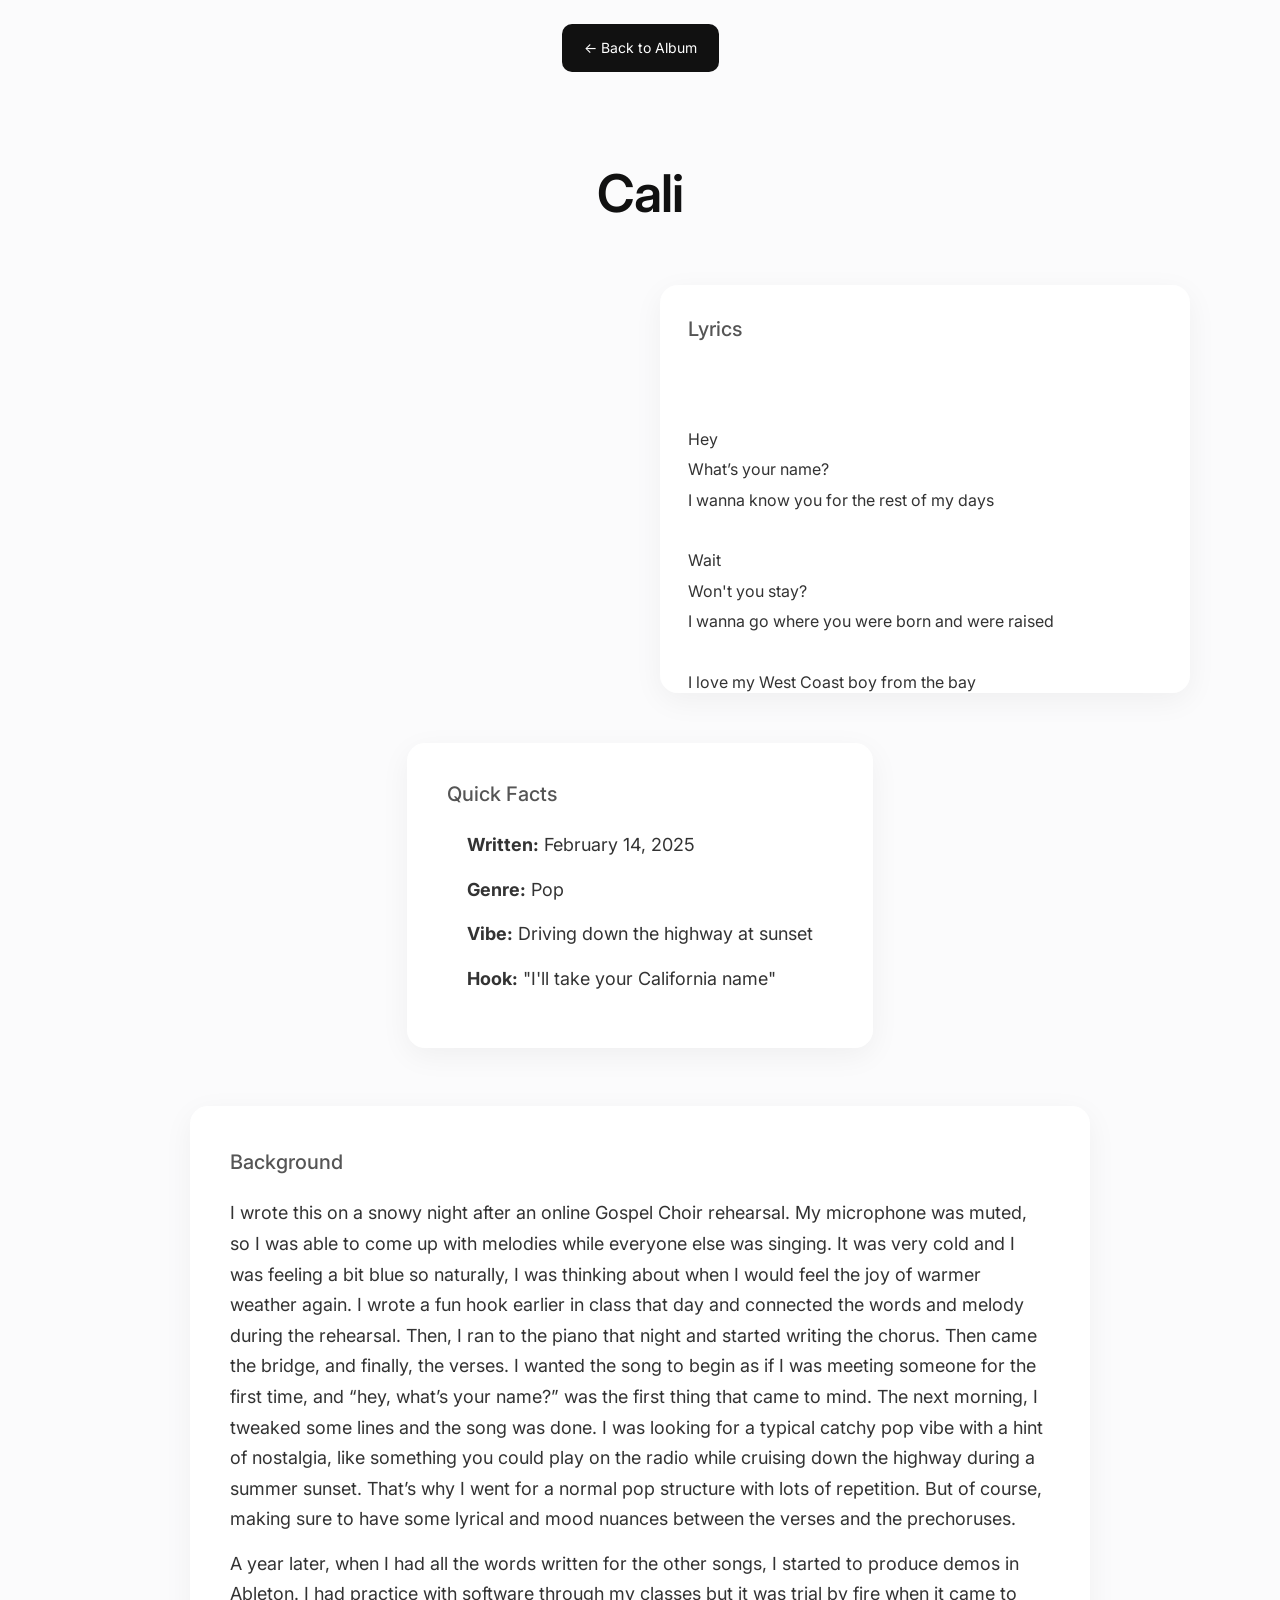
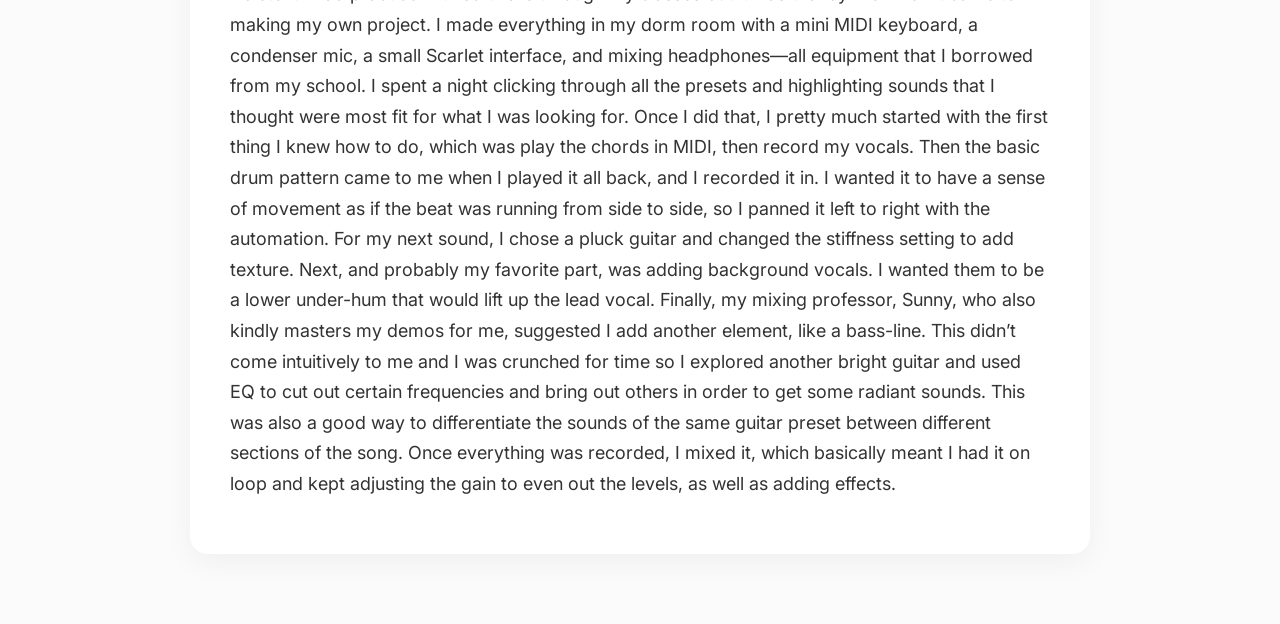
==== cali.html @ 932a6ecf "Update cali.html" ====
<!DOCTYPE html>
<html lang="en">
<head>
    <meta charset="UTF-8">
    <meta name="viewport" content="width=device-width, initial-scale=1.0">
    <title>Cali | Lemons & Roses</title>

    <link rel="preconnect" href="https://fonts.googleapis.com">
    <link rel="preconnect" href="https://fonts.gstatic.com" crossorigin>

    <link href="https://fonts.googleapis.com/css2?family=Inter:wght@300;400;500;600&display=swap" rel="stylesheet">

    <link rel="stylesheet" href="style.css">
</head>

<body>

    <p>
        <a class="button" href="lemons-roses.html">← Back to Album</a>
    </p>

    <h1>Cali</h1>

    <section class="listen-section">

        <div class="spotify-player">

            <iframe
                style="border-radius:12px"
                src="https://open.spotify.com/embed/track/14m9VfKQh3mEElySDSW53L?utm_source=generator"
                width="100%"
                height="352"
                frameborder="0"
                allowfullscreen=""
                allow="autoplay; clipboard-write; encrypted-media; fullscreen; picture-in-picture"
                loading="lazy">
            </iframe>

        </div>

        <div class="lyrics-box">

            <h3>Lyrics</h3>

            <div class="lyrics">

Hey
What’s your name?
I wanna know you for the rest of my days

Wait
Won't you stay?
I wanna go where you were born and were raised

I love my West Coast boy from the bay
I love my West Coast boy from LA
I wanna trace the edge of Cali with his California name

And if you love me baby won't you say
That you'll fly me out to Soho in a day
I wanna swim in the pacific and drown in your golden gaze

I want you to take me to Cali Cali babe
Won't you take me out to Cali Cali babe
Oh you're my Cali Cali babe
I'll take your California name

Oh Hey
I wanna play your game
‘Cause it's so cinematic
Hollywood camera face

Oh Hey
Dream away boy

Oh baby
Don't blame me
I know it sounds crazy
With the way I'm behaving
But I wanna just say

I love my West Coast boy from the bay
I love my West Coast boy from LA
I wanna trace the edge of Cali with his California name

And if you want me baby won't you say
That we’ll hit it up in Tahoe in a day
I wanna warm the city and ride on the ocean wave

I want you to take me to Cali Cali babe
Won't you take me out to Cali Cali babe
Oh you're my Cali Cali babe
I'll take your California name

Drown in the hazy wild
The roses were red
The violets were blue
And it seemed like a vision of you

Down bad in that dark room
You had me high
High as the moon
And it seemed you always knew

I love my West Coast boy from the bay
I love my West Coast boy from LA
I wanna trace the edge of Cali with his California name

And I hope you know it anyway
That I'd follow you to SoCal any day
Won't you take me dancing out in your Golden State

I want you to take me to Cali Cali babe
Won't you take me out to Cali Cali babe
Oh you're my Cali Cali babe
I want your California name

Take me to Cali babe
Oh take me to Cali babe
'Cause you're my Cali babe
It's your California name

            </div>

        </div>

    </section>


    <section class="song-profile">

        <div class="profile-card">

            <h3>Quick Facts</h3>

            <p><strong>Written:</strong> February 14, 2025</p>

            <p><strong>Genre:</strong> Pop </p>

            <p><strong>Vibe:</strong> Driving down the highway at sunset</p>

            <p><strong>Hook:</strong> "I'll take your California name"</p>

        </div>

        <div class="background-card">

            <h3>Background</h3>

            <p>
                I wrote this on a snowy night after an online Gospel Choir rehearsal. My microphone was muted, so I was able to come up with melodies while everyone else was singing. It was very cold and I was feeling a bit blue so naturally, I was thinking about when I would feel the joy of warmer weather again. I wrote a fun hook earlier in class that day and connected the words and melody during the rehearsal. Then, I ran to the piano that night and started writing the chorus. Then came the bridge, and finally, the verses. I wanted the song to begin as if I was meeting someone for the first time, and “hey, what’s your name?” was the first thing that came to mind. The next morning, I tweaked some lines and the song was done. I was looking for a typical catchy pop vibe with a hint of nostalgia, like something you could play on the radio while cruising down the highway during a summer sunset. That’s why I went for a normal pop structure with lots of repetition. But of course, making sure to have some lyrical and mood nuances between the verses and the prechoruses.
            </p>

            <p>
                A year later, when I had all the words written for the other songs, I started to produce demos in Ableton. I had practice with software through my classes but it was trial by fire when it came to making my own project. I made everything in my dorm room with a mini MIDI keyboard, a condenser mic, a small Scarlet interface, and mixing headphones—all equipment that I borrowed from my school. I spent a night clicking through all the presets and highlighting sounds that I thought were most fit for what I was looking for. Once I did that, I pretty much started with the first thing I knew how to do, which was play the chords in MIDI, then record my vocals. Then the basic drum pattern came to me when I played it all back, and I recorded it in. I wanted it to have a sense of movement as if the beat was running from side to side, so I panned it left to right with the automation. For my next sound, I chose a pluck guitar and changed the stiffness setting to add texture. Next, and probably my favorite part, was adding background vocals. I wanted them to be a lower under-hum that would lift up the lead vocal. Finally, my mixing professor, Sunny, who also kindly masters my demos for me, suggested I add another element, like a bass-line. This didn’t come intuitively to me and I was crunched for time so I explored another bright guitar and used EQ to cut out certain frequencies and bring out others in order to get some radiant sounds. This was also a good way to differentiate the sounds of the same guitar preset between different sections of the song. Once everything was recorded, I mixed it, which basically meant I had it on loop and kept adjusting the gain to even out the levels, as well as adding effects.
            </p>

        </div>

</section>

</body>
</html>
---- style.css ----
/* ==========================================
   GLOBAL STYLES
========================================== */

body {
    font-family: "Inter", sans-serif;
    margin: 0;
    padding: 0;
    background: #fbfbfc;
    color: #111;
    text-align: center;
    font-size: 18px;
    line-height: 1.6;
}

h1 {
    margin-top: 80px;
    font-size: 52px;
    font-weight: 600;
    letter-spacing: -1px;
    color: #111;
}

h2 {
    margin-top: -20px;
    margin-bottom: 35px;
    font-weight: 500;
    font-size: 22px;
    color: #666;
}

h3 {
    font-weight: 500;
    font-size: 20px;
    color: #555;
    margin-top: -5px;
}

p {
    max-width: 720px;
    margin: 14px auto;
    padding: 0 20px;
    line-height: 1.7;
    font-size: 18px;
    color: #333;
}

section {
    margin-top: 40px;
    padding: 50px 20px;
}


/* ==========================================
   HOME PAGE
========================================== */

.album {
    max-width: 900px;
    margin: 0 auto;
    padding: 40px 20px;
    border-radius: 18px;

    background: linear-gradient(135deg, #fff7d6, #ffe6ee);

    box-shadow: 0 10px 30px rgba(0,0,0,.05);

    transition: transform .25s ease,
                box-shadow .25s ease,
                filter .25s ease;

    cursor: pointer;
}

.album:hover {
    transform: translateY(-6px);
    box-shadow: 0 18px 40px rgba(0,0,0,.08);

    filter: brightness(1.02);
}

.album-title {
    font-size: 36px;
    font-weight: 600;
    color: #222;
}

.album-subtitle {
    font-size: 21px;
    font-weight: 500;
    color: #555;
}

.divider {
    width: 60px;
    height: 2px;
    background: rgba(0,0,0,.1);
    margin: 30px auto;
    border-radius: 2px;
}


/* ==========================================
   SPOTIFY
========================================== */

iframe {
    display: block;
    margin: 24px auto;
    max-width: 720px;
    width: 100%;
}

.button {
    display: inline-block;
    margin-top: 10px;
    padding: 12px 22px;
    background: #111;
    color: white;
    text-decoration: none;
    border-radius: 10px;
    font-size: 14px;
    transition: all .2s ease;
}

.button:hover {
    transform: translateY(-2px);
    opacity: .9;
}
.album-cta {

    margin-top: 34px;

    font-size: 24px;
    font-weight: 600;

    color: #155e75;

    transition: transform .25s ease;

}

.album:hover .album-cta {

    transform: translateX(8px);

}
/* ==========================================
   FOOTER
========================================== */

footer {
    margin-top: 60px;
    padding: 30px 20px;
    font-size: 16px;
}

footer a {
    color: #155e75;
    text-decoration: none;
    font-weight: 500;
}

footer a:hover {
    color: #0c4a6e;
}


/* ==========================================
   LEMONS & ROSES PAGE
========================================== */

.album-intro {
    max-width: 650px;
    margin: 10px auto 70px;
    font-size: 20px;
    color: #666;
}

.song-gallery {
    max-width: 1100px;
    margin: 40px auto;
    padding: 0 60px;

    display: flex;
    justify-content: flex-start;
}

.song-card {
    position: relative;

    width: 380px;
    height: 380px;

    overflow: hidden;
    border-radius: 18px;

    text-decoration: none;

    box-shadow: 0 12px 35px rgba(0,0,0,.12);

    transition: transform .3s ease,
                box-shadow .3s ease;
}

.song-card:hover {
    transform: translateY(-8px);
    box-shadow: 0 20px 45px rgba(0,0,0,.18);
}

.song-card img {
    width: 100%;
    height: 100%;
    object-fit: cover;

    transition: transform .5s ease;
}

.song-card:hover img {
    transform: scale(1.06);
}

.song-overlay {
    position: absolute;
    inset: 0;

    display: flex;
    flex-direction: column;
    justify-content: flex-end;

    padding: 28px;

    background: linear-gradient(
        to top,
        rgba(0,0,0,.65),
        rgba(0,0,0,.15),
        transparent
    );
}

.song-title {
    margin: 0;
    color: white;
    font-size: 34px;
    font-weight: 600;
}

.song-vibe {
    margin: 6px 0 0;
    padding: 0;

    color: rgba(255,255,255,.9);

    font-size: 16px;

    max-width: none;
}


/* ==========================================
   SONG PROFILE PAGE
========================================== */

.song-cover {
    width: 340px;
    max-width: 90%;

    display: block;
    margin: 35px auto;

    border-radius: 18px;

    box-shadow: 0 12px 30px rgba(0,0,0,.12);
}

.song-profile {
    max-width: 900px;
    margin: 50px auto;
    padding: 0 25px;

    display: flex;
    flex-direction: column;
    gap: 38px;
}

.profile-card,
.background-card {
    background: white;

    border-radius: 18px;

    padding: 40px;

    text-align: left;

    box-shadow: 0 8px 30px rgba(0,0,0,.05);
}

/* ==========================================
   CALI PAGE
========================================== */

.listen-section {
    max-width: 1100px;
    margin: 50px auto;
    padding: 0 30px;

    display: grid;
    grid-template-columns: 1fr 1fr;
    gap: 40px;
    align-items: start;
}

.spotify-player iframe {
    width: 100%;
    height: 352px;
    border-radius: 16px;
}

.lyrics-box {
    background: white;
    border-radius: 18px;
    box-shadow: 0 8px 30px rgba(0,0,0,.05);

    padding: 28px;

    height: 352px;

    overflow-y: auto;

    text-align: left;
}

.lyrics-box h3{
    margin-top:0;
    margin-bottom:18px;
}

.lyrics{
    white-space: pre-wrap;
    line-height:1.9;
    color:#333;
    font-size:16px;
}

.profile-card{
    max-width:900px;
    margin:auto;
}

.background-card{

    max-width:900px;
    margin:20px auto;

    background:white;
    border-radius:18px;

    padding:40px;

    text-align:left;

    box-shadow:0 8px 30px rgba(0,0,0,.05);
}

.background-card h3{
    margin-top:0;
}

.background-card p{
    max-width:none;
    padding:0;
}

@media (max-width:850px){

.listen-section{

grid-template-columns:1fr;

}

.lyrics-box{

height:450px;

}

}
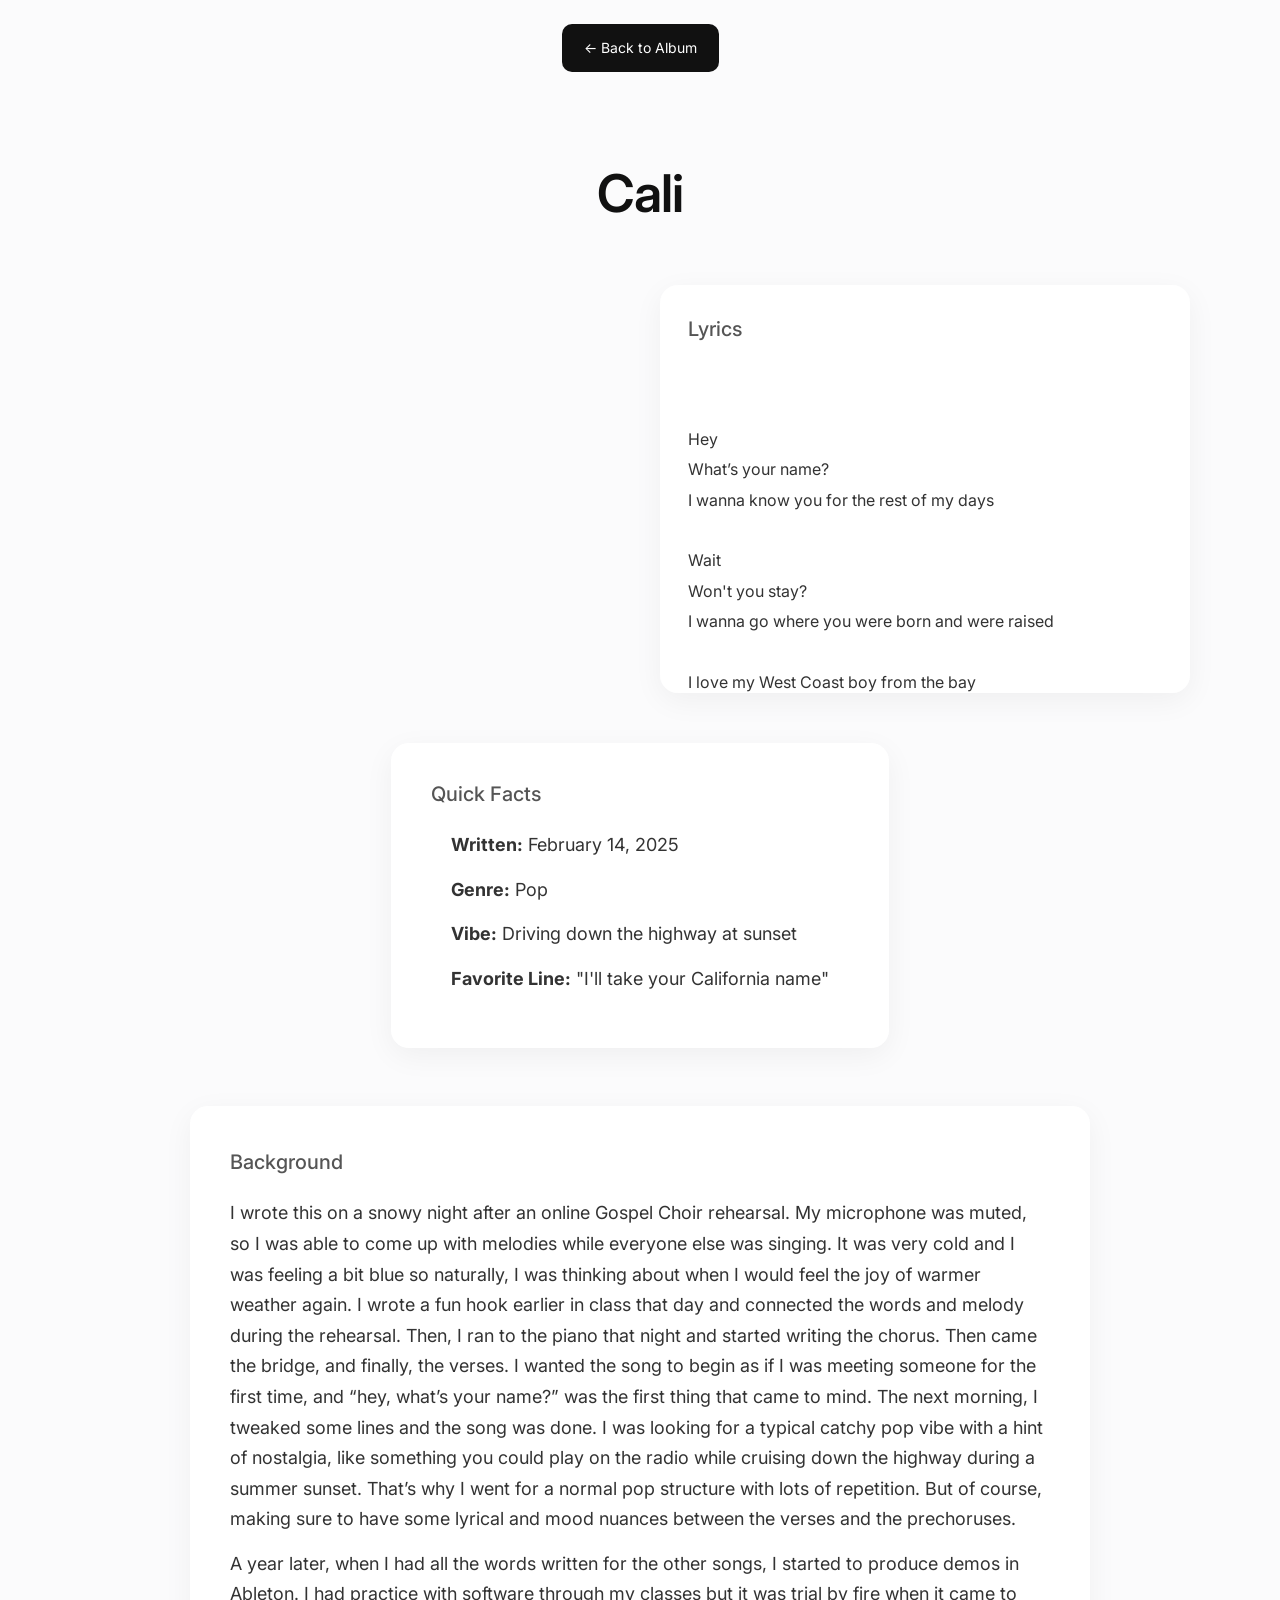
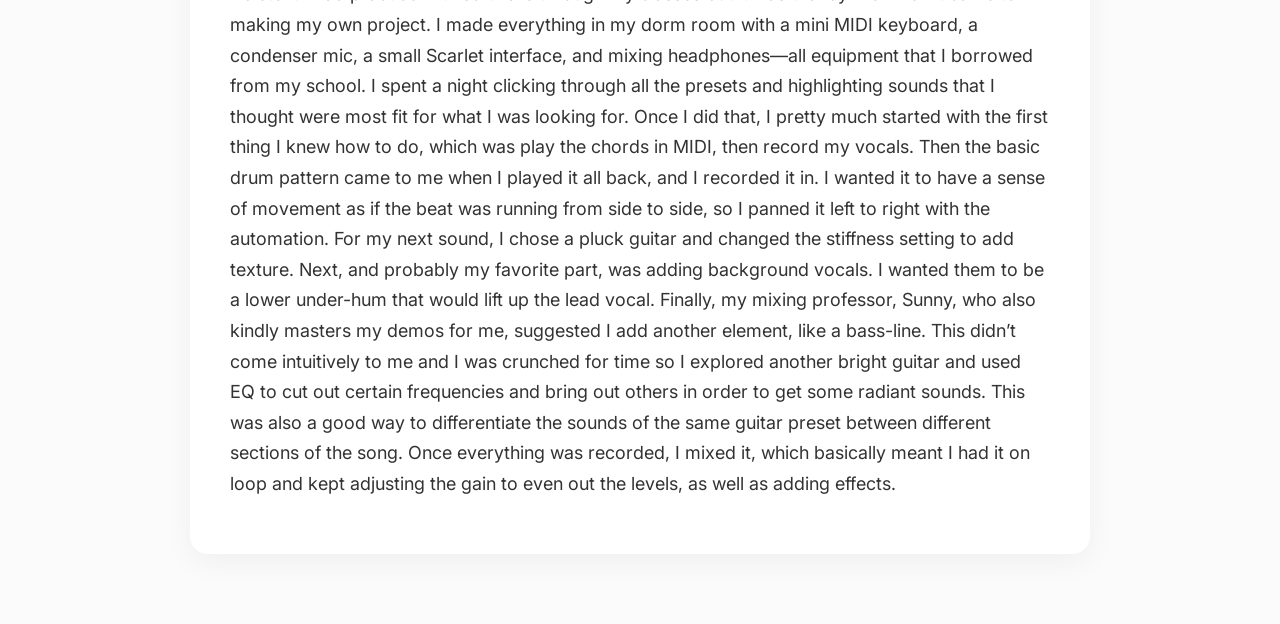
==== commit 54103dad: "Update cali.html" ====
--- a/cali.html
+++ b/cali.html
@@ -139,7 +139,7 @@
 
             <p><strong>Vibe:</strong> Driving down the highway at sunset</p>
 
-            <p><strong>Hook:</strong> "I'll take your California name"</p>
+            <p><strong>Favorite Line:</strong> "I'll take your California name"</p>
 
         </div>
 
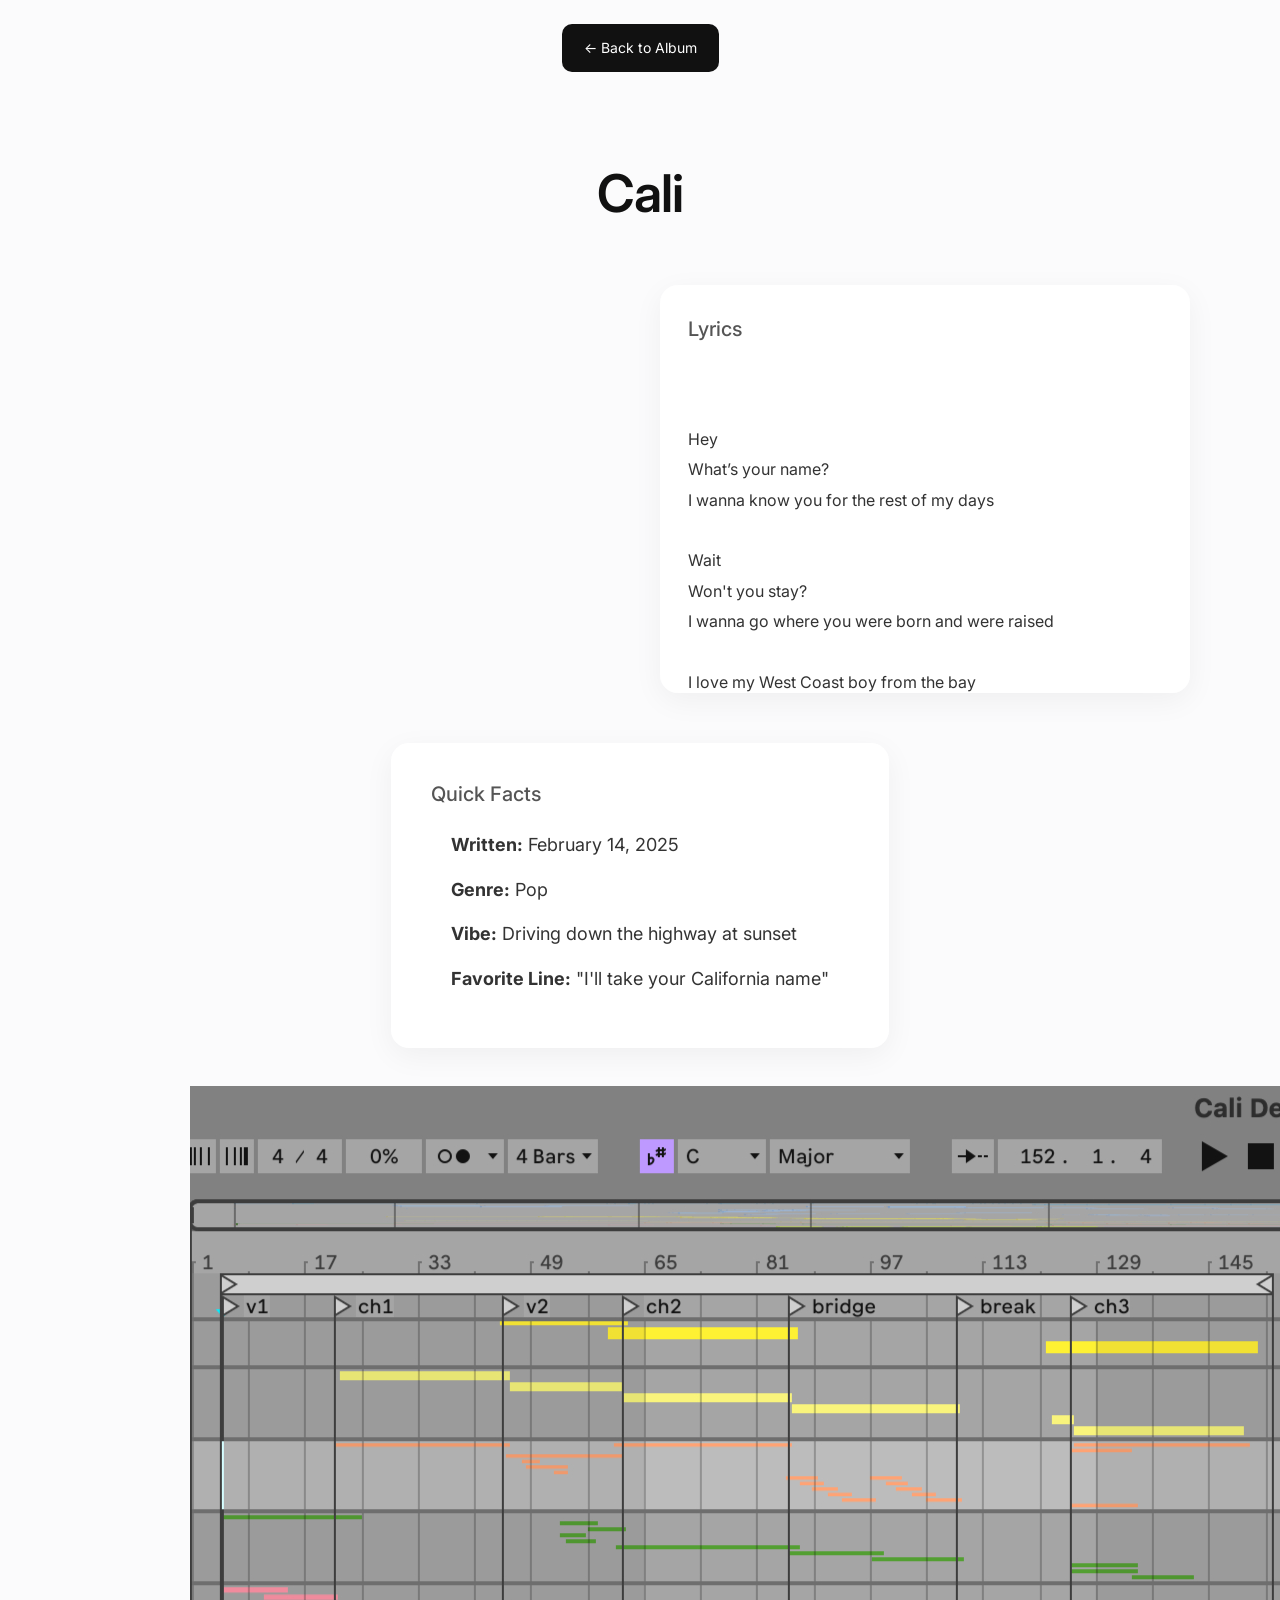
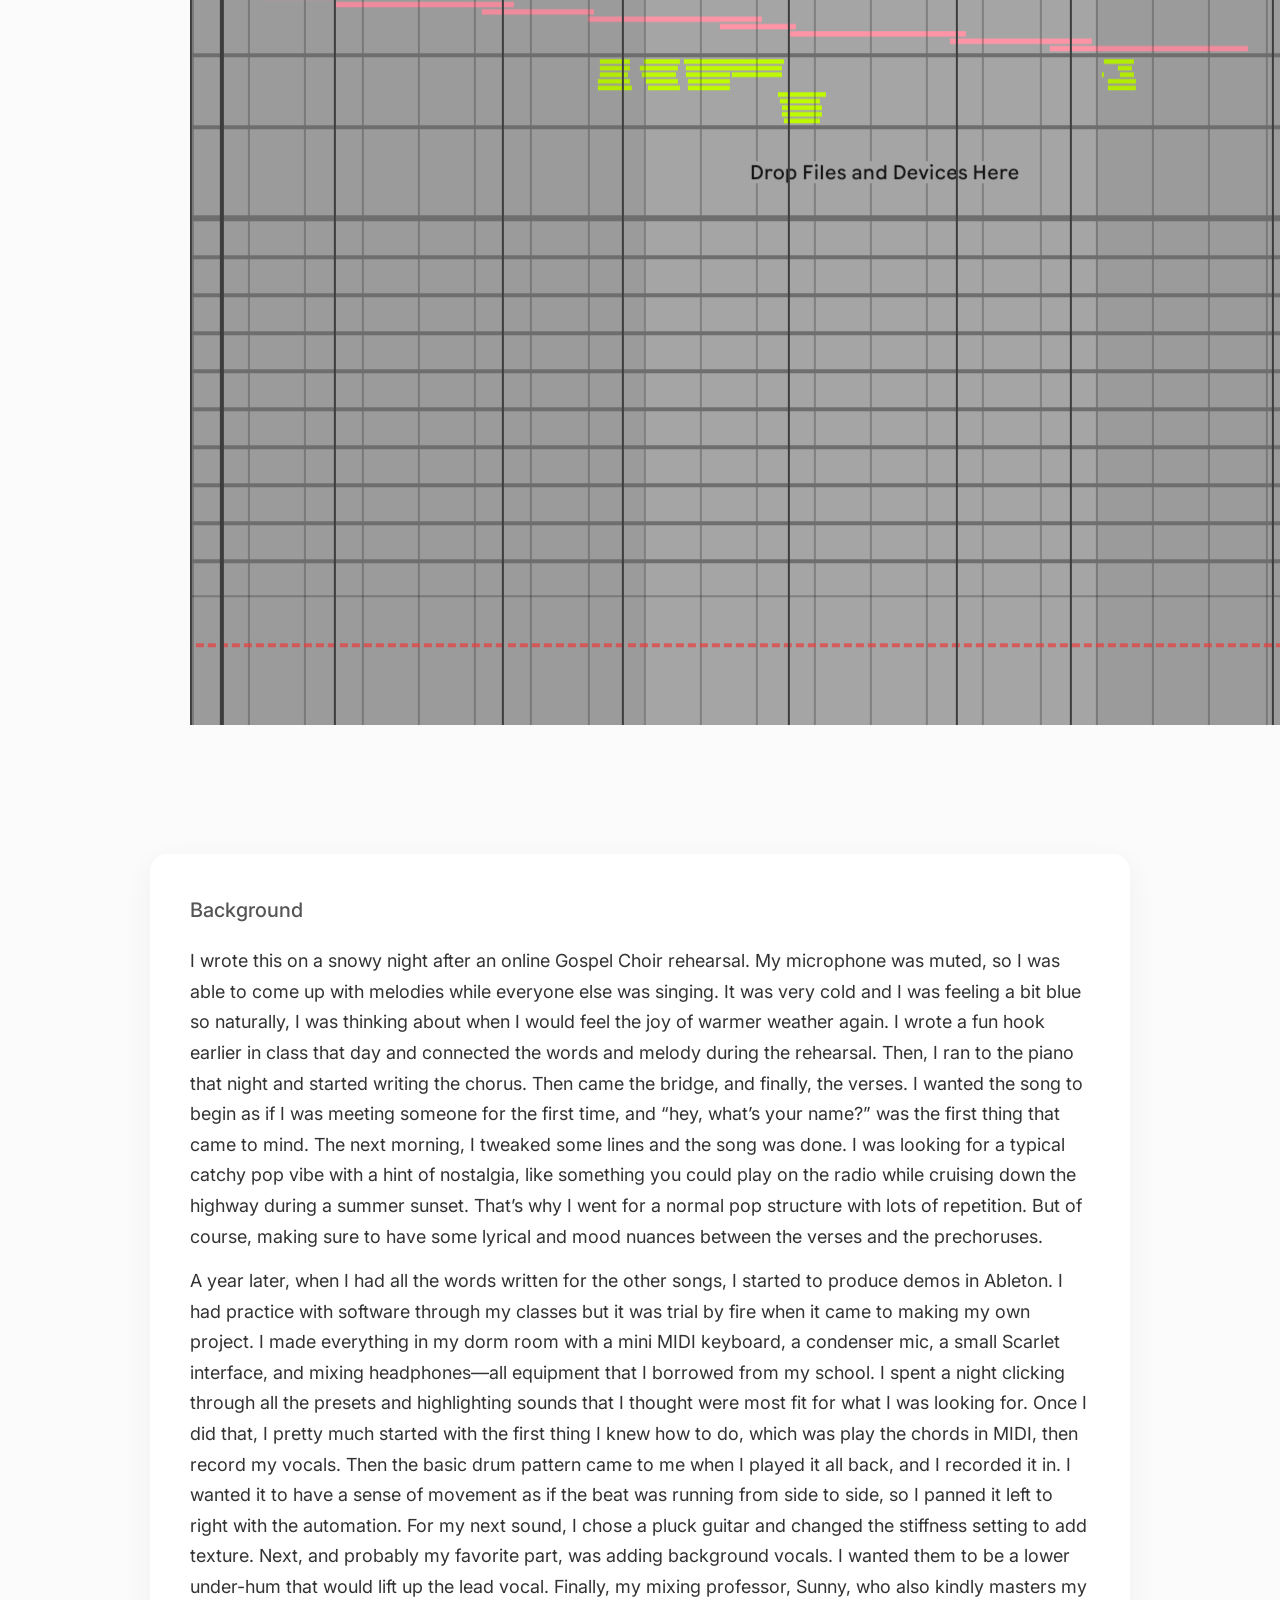
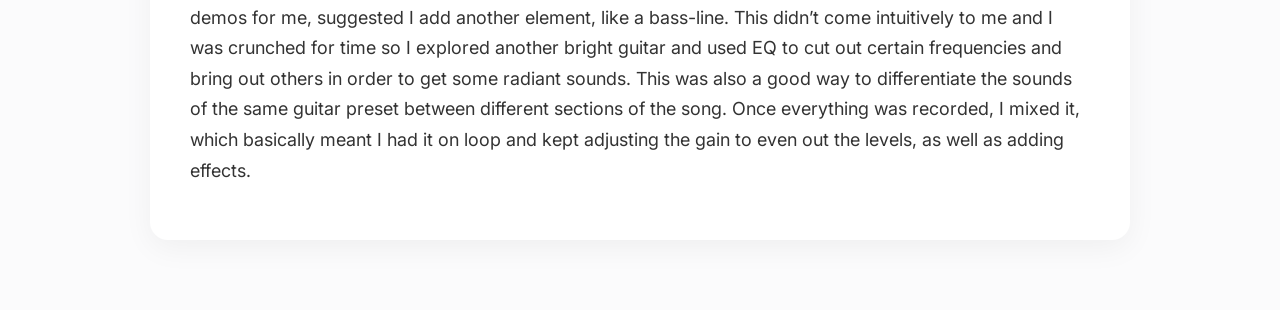
==== commit dcc28b0e: "Update cali.html" ====
--- a/cali.html
+++ b/cali.html
@@ -126,7 +126,6 @@
 
     </section>
 
-
     <section class="song-profile">
 
         <div class="profile-card">
@@ -135,13 +134,25 @@
 
             <p><strong>Written:</strong> February 14, 2025</p>
 
-            <p><strong>Genre:</strong> Pop </p>
+            <p><strong>Genre:</strong> Pop</p>
 
             <p><strong>Vibe:</strong> Driving down the highway at sunset</p>
 
             <p><strong>Favorite Line:</strong> "I'll take your California name"</p>
 
         </div>
+
+        <div class="process-card">
+
+            <img
+                src="images/cali-daw.png"
+                alt="Ableton Session">
+
+        </div>
+
+    </section>
+
+    <section>
 
         <div class="background-card">
 
@@ -157,7 +168,7 @@
 
         </div>
 
-</section>
+    </section>
 
 </body>
 </html>
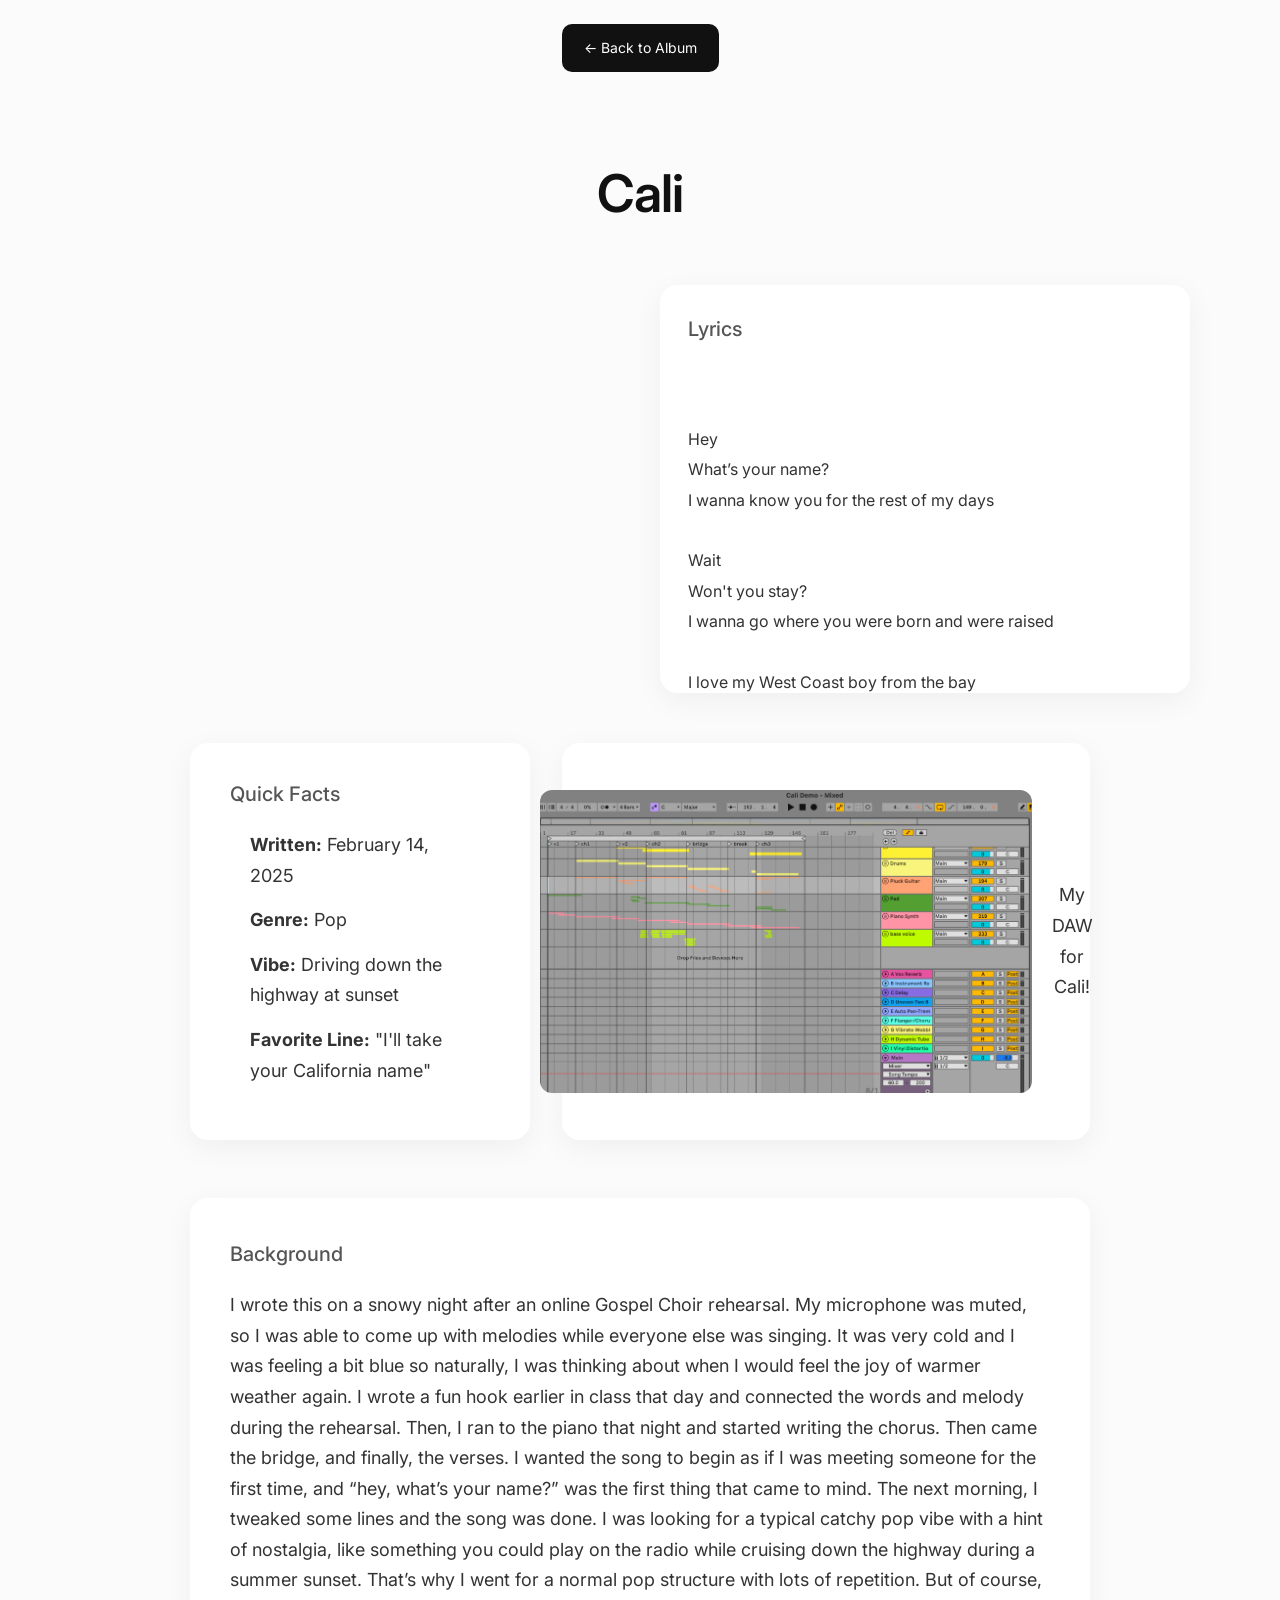
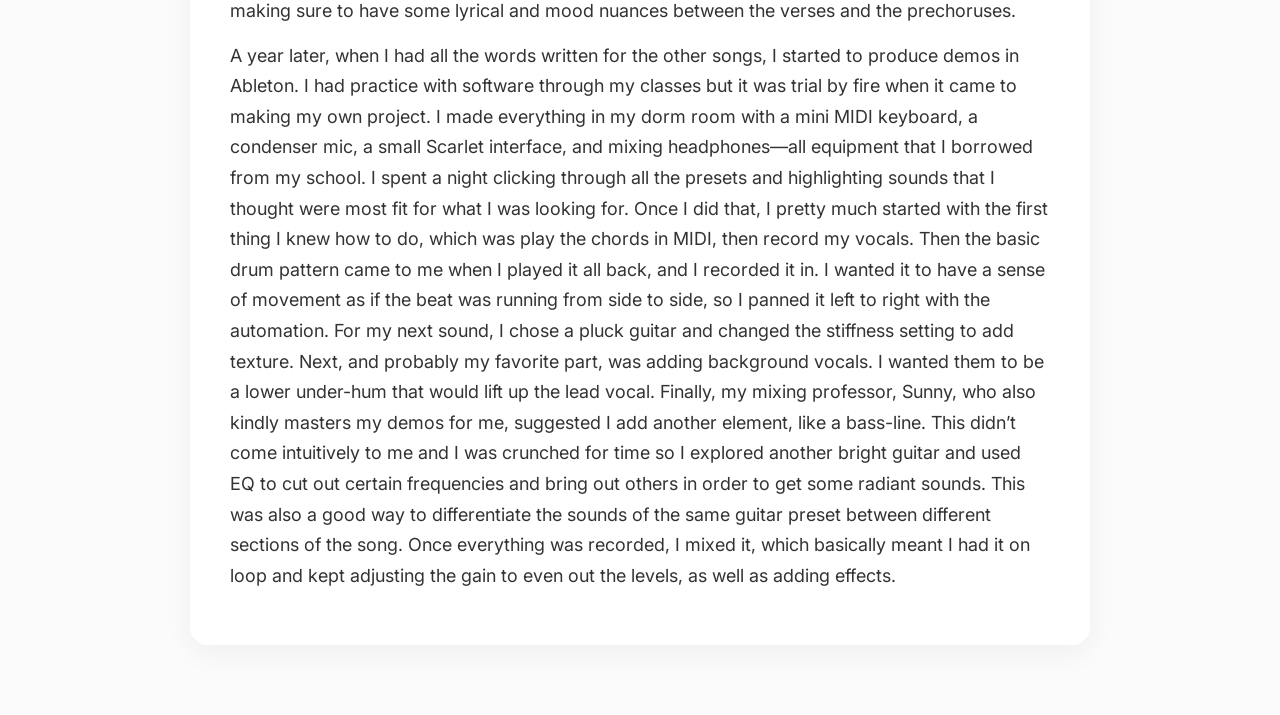
==== commit b22f48fe: "Update cali.html" ====
--- a/cali.html
+++ b/cali.html
@@ -128,6 +128,8 @@
 
     <section class="song-profile">
 
+    <div class="profile-grid">
+
         <div class="profile-card">
 
             <h3>Quick Facts</h3>
@@ -148,11 +150,13 @@
                 src="images/cali-daw.png"
                 alt="Ableton Session">
 
+            <p class="image-caption">
+                My DAW for Cali!
+            </p>
+
         </div>
 
-    </section>
-
-    <section>
+    </div>
 
         <div class="background-card">
 
--- a/style.css
+++ b/style.css
@@ -283,6 +283,18 @@
     gap: 38px;
 }
 
+.profile-grid {
+
+    display: grid;
+
+    grid-template-columns: 340px 1fr;
+
+    gap: 32px;
+
+    align-items: stretch;
+
+}
+
 .profile-card,
 .background-card {
     background: white;
@@ -294,6 +306,36 @@
     text-align: left;
 
     box-shadow: 0 8px 30px rgba(0,0,0,.05);
+}
+
+.process-card {
+
+    background: white;
+
+    border-radius: 18px;
+
+    padding: 18px;
+
+    display: flex;
+
+    justify-content: center;
+
+    align-items: center;
+
+    box-shadow: 0 8px 30px rgba(0,0,0,.05);
+
+}
+
+.process-card img {
+
+    width: 100%;
+
+    height: auto;
+
+    display: block;
+
+    border-radius: 12px;
+
 }
 
 /* ==========================================
@@ -344,8 +386,11 @@
 }
 
 .profile-card{
-    max-width:900px;
-    margin:auto;
+
+    max-width:none;
+
+    margin:0;
+
 }
 
 .background-card{
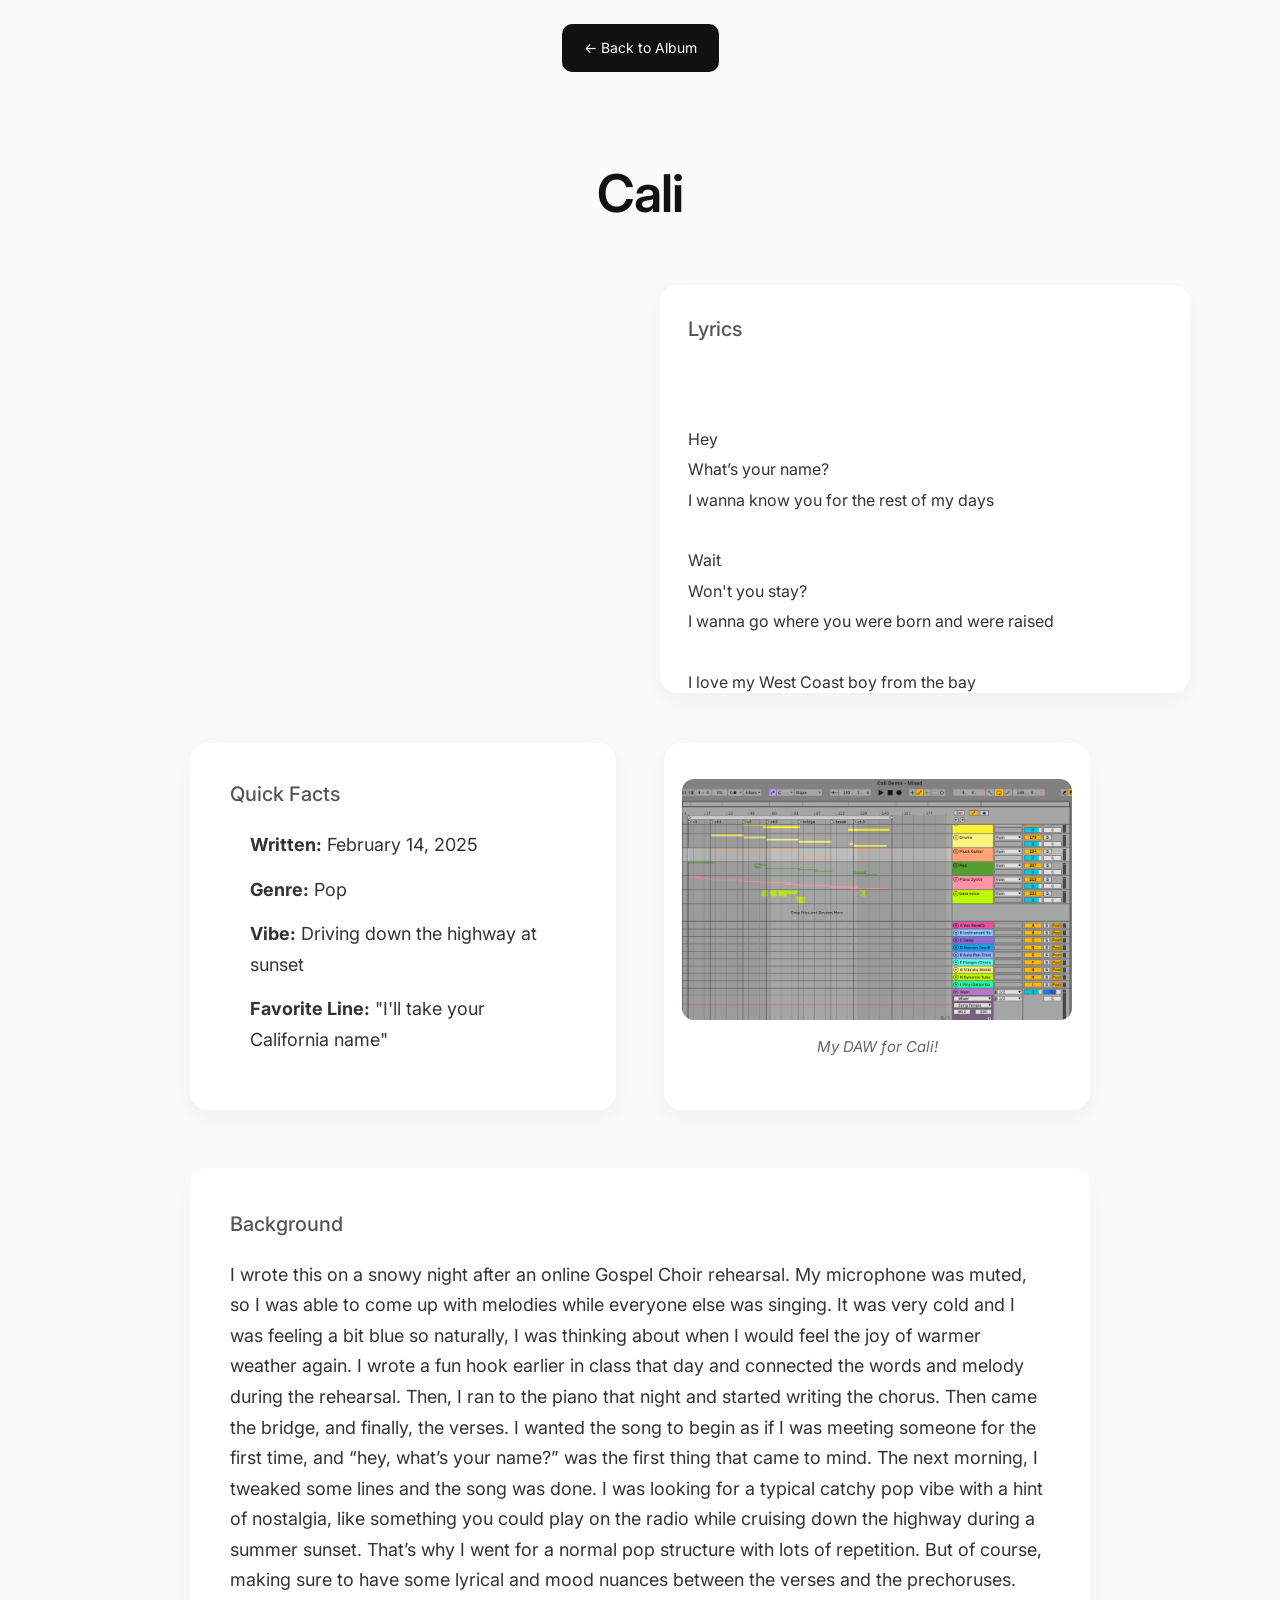
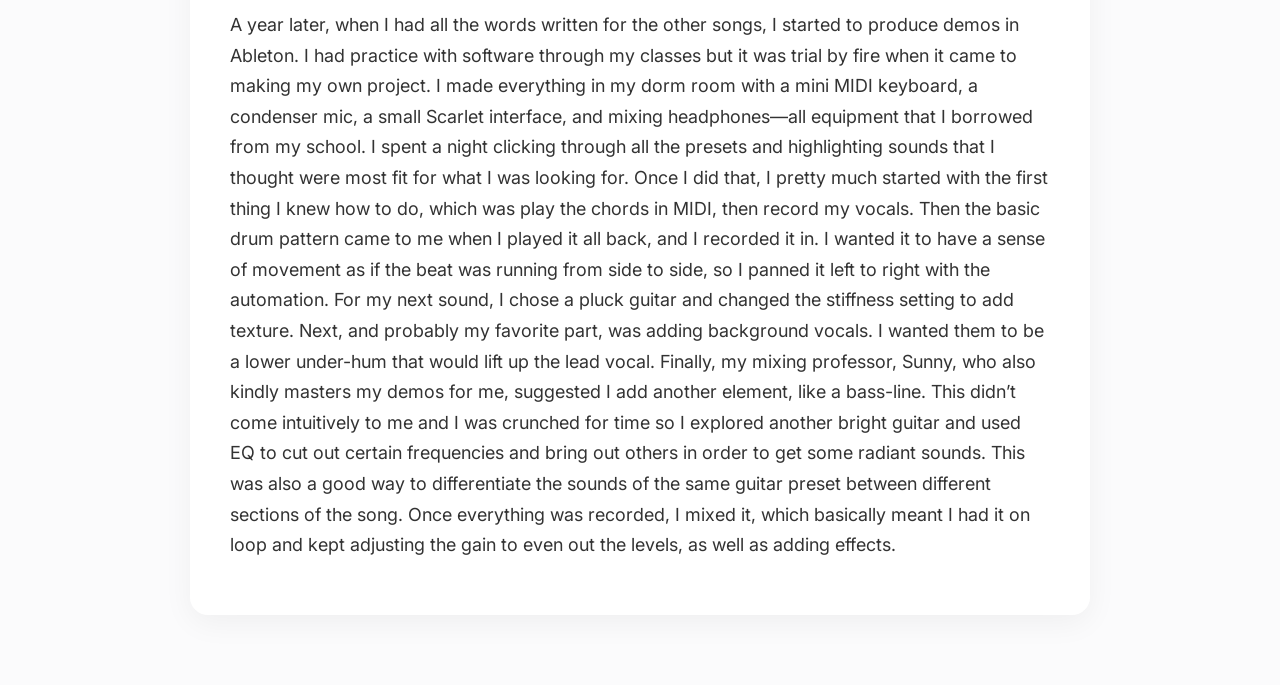
==== commit b9579c65: "Update cali.html" ====
--- a/cali.html
+++ b/cali.html
@@ -146,15 +146,19 @@
 
         <div class="process-card">
 
-            <img
-                src="images/cali-daw.png"
-                alt="Ableton Session">
+    <a href="images/cali-daw.png" target="_blank">
 
-            <p class="image-caption">
-                My DAW for Cali!
-            </p>
+        <img
+            src="images/cali-daw.png"
+            alt="Ableton Session">
 
-        </div>
+    </a>
+
+    <p class="image-caption">
+        My DAW for Cali!
+    </p>
+
+</div>
 
     </div>
 
--- a/style.css
+++ b/style.css
@@ -56,7 +56,7 @@
 ========================================== */
 
 .album {
-    max-width: 900px;
+    max-width: 1150px;
     margin: 0 auto;
     padding: 40px 20px;
     border-radius: 18px;
@@ -287,9 +287,9 @@
 
     display: grid;
 
-    grid-template-columns: 340px 1fr;
-
-    gap: 32px;
+    grid-template-columns: 1fr 1fr;
+
+    gap: 48px;
 
     align-items: stretch;
 
@@ -318,6 +318,8 @@
 
     display: flex;
 
+    flex-direction: column;
+
     justify-content: center;
 
     align-items: center;
@@ -328,7 +330,11 @@
 
 .process-card img {
 
-    width: 100%;
+    max-width: 100%;
+
+    max-height: 320px;
+
+    width: auto;
 
     height: auto;
 
@@ -338,6 +344,19 @@
 
 }
 
+.image-caption {
+
+    margin-top: 14px;
+
+    font-size: 15px;
+
+    color: #666;
+
+    text-align: center;
+
+    font-style: italic;
+
+}
 /* ==========================================
    CALI PAGE
 ========================================== */
@@ -419,16 +438,22 @@
 
 @media (max-width:850px){
 
-.listen-section{
-
-grid-template-columns:1fr;
-
-}
-
-.lyrics-box{
-
-height:450px;
-
-}
-
-}
+    .listen-section{
+
+        grid-template-columns:1fr;
+
+    }
+
+    .profile-grid{
+
+        grid-template-columns:1fr;
+
+    }
+
+    .lyrics-box{
+
+        height:450px;
+
+    }
+
+}
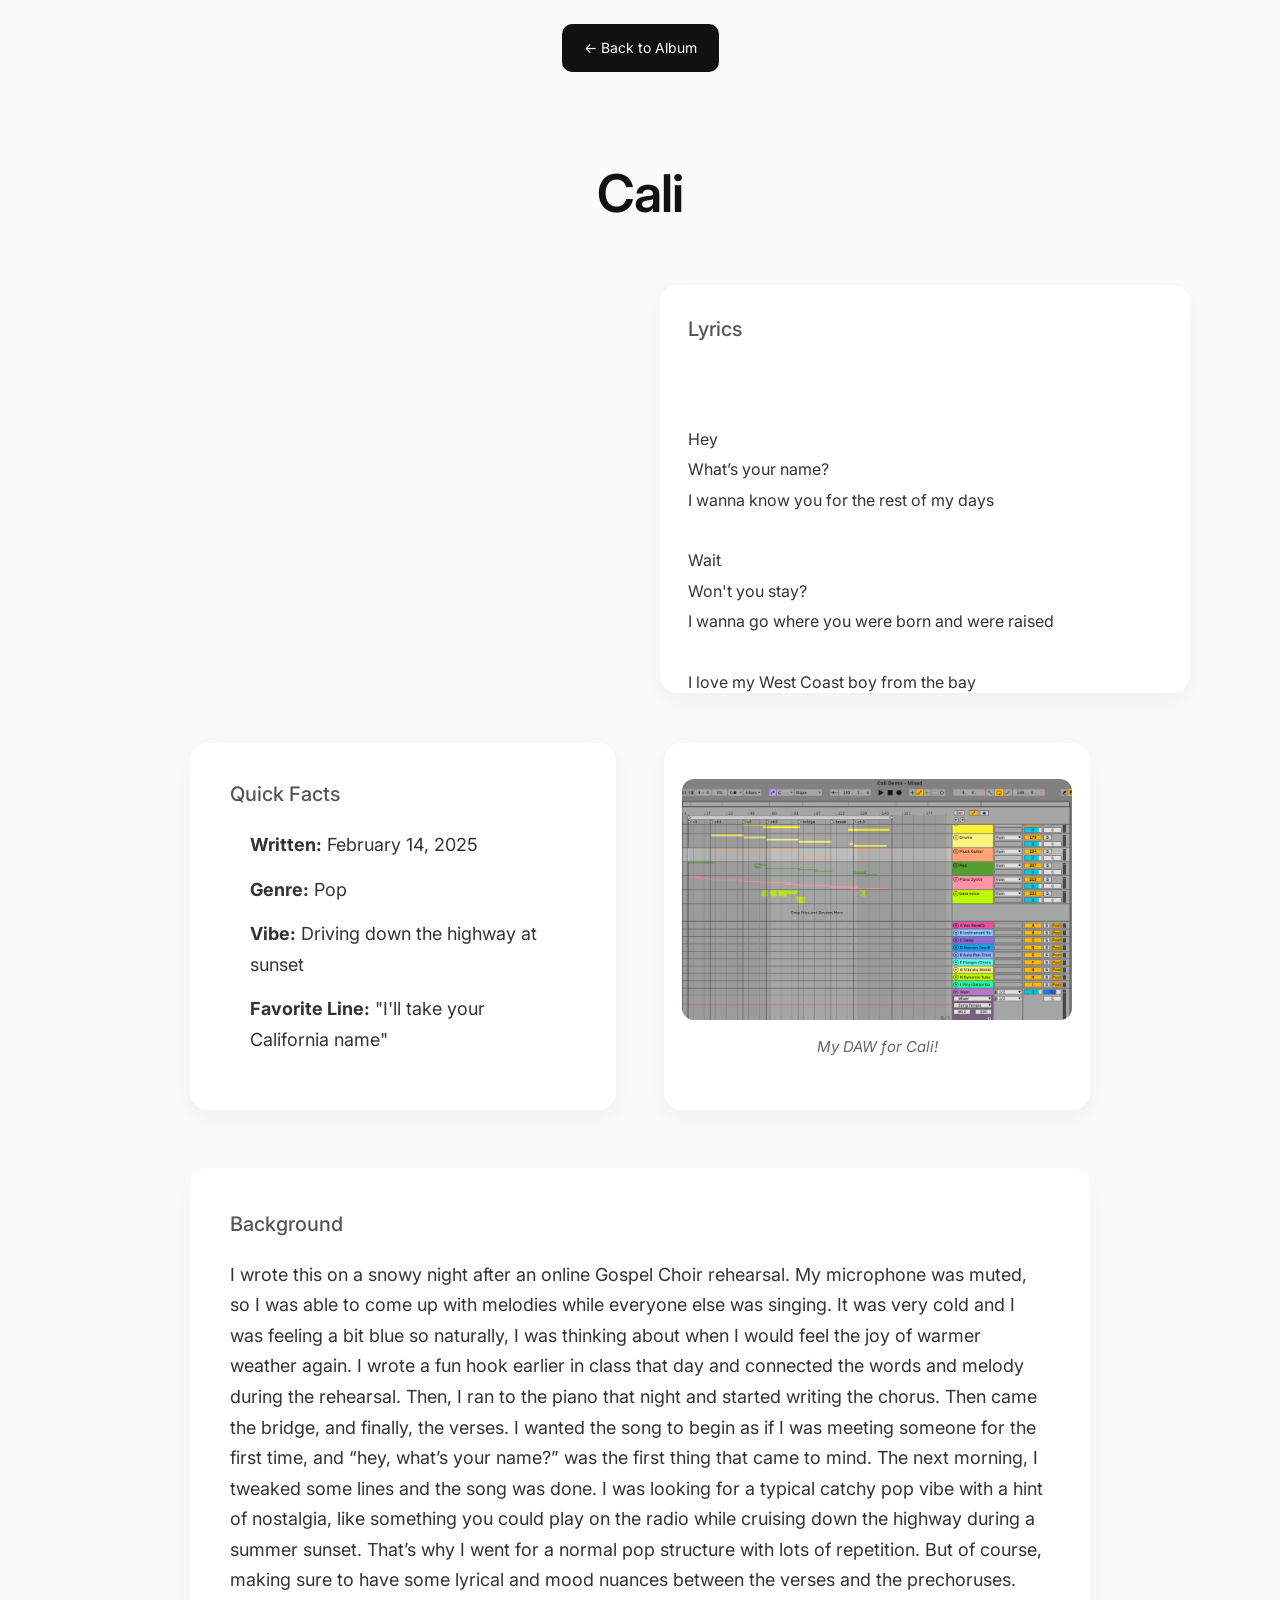
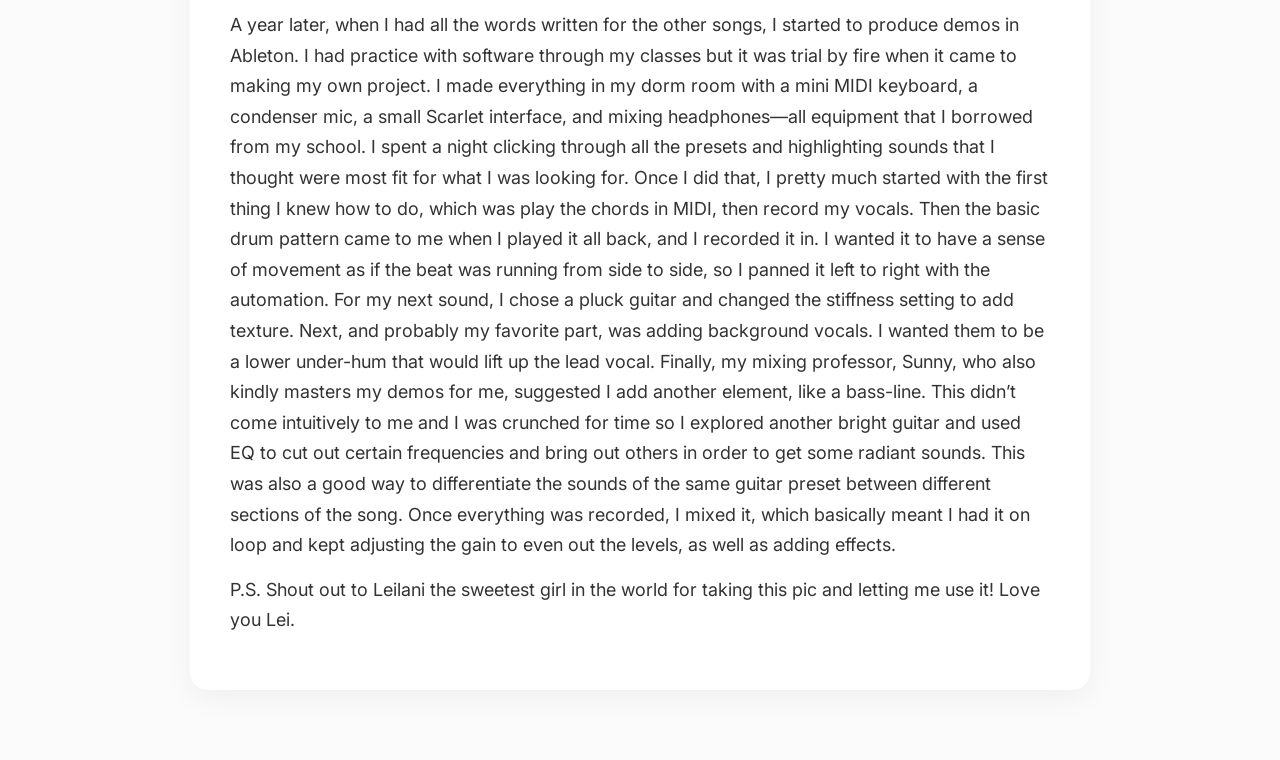
==== commit eed8a9e8: "Update cali.html" ====
--- a/cali.html
+++ b/cali.html
@@ -173,6 +173,9 @@
             <p>
                 A year later, when I had all the words written for the other songs, I started to produce demos in Ableton. I had practice with software through my classes but it was trial by fire when it came to making my own project. I made everything in my dorm room with a mini MIDI keyboard, a condenser mic, a small Scarlet interface, and mixing headphones—all equipment that I borrowed from my school. I spent a night clicking through all the presets and highlighting sounds that I thought were most fit for what I was looking for. Once I did that, I pretty much started with the first thing I knew how to do, which was play the chords in MIDI, then record my vocals. Then the basic drum pattern came to me when I played it all back, and I recorded it in. I wanted it to have a sense of movement as if the beat was running from side to side, so I panned it left to right with the automation. For my next sound, I chose a pluck guitar and changed the stiffness setting to add texture. Next, and probably my favorite part, was adding background vocals. I wanted them to be a lower under-hum that would lift up the lead vocal. Finally, my mixing professor, Sunny, who also kindly masters my demos for me, suggested I add another element, like a bass-line. This didn’t come intuitively to me and I was crunched for time so I explored another bright guitar and used EQ to cut out certain frequencies and bring out others in order to get some radiant sounds. This was also a good way to differentiate the sounds of the same guitar preset between different sections of the song. Once everything was recorded, I mixed it, which basically meant I had it on loop and kept adjusting the gain to even out the levels, as well as adding effects.
             </p>
+            <p>
+                P.S. Shout out to Leilani the sweetest girl in the world for taking this pic and letting me use it! Love you Lei.
+            </p>
 
         </div>
 
--- a/style.css
+++ b/style.css
@@ -178,12 +178,21 @@
 }
 
 .song-gallery {
-    max-width: 1100px;
+
+    max-width: 1300px;
+
     margin: 40px auto;
-    padding: 0 60px;
+
+    padding: 0 40px;
 
     display: flex;
+
+    flex-wrap: wrap;
+
     justify-content: flex-start;
+
+    gap: 40px;
+
 }
 
 .song-card {
@@ -328,11 +337,17 @@
 
 }
 
+.process-card a {
+
+    display: block;
+
+}
+
 .process-card img {
 
     max-width: 100%;
 
-    max-height: 320px;
+    max-height: 360px;
 
     width: auto;
 
@@ -341,6 +356,16 @@
     display: block;
 
     border-radius: 12px;
+
+    transition: transform .25s ease;
+
+}
+
+.process-card img:hover {
+
+    transform: scale(1.02);
+
+    cursor: zoom-in;
 
 }
 
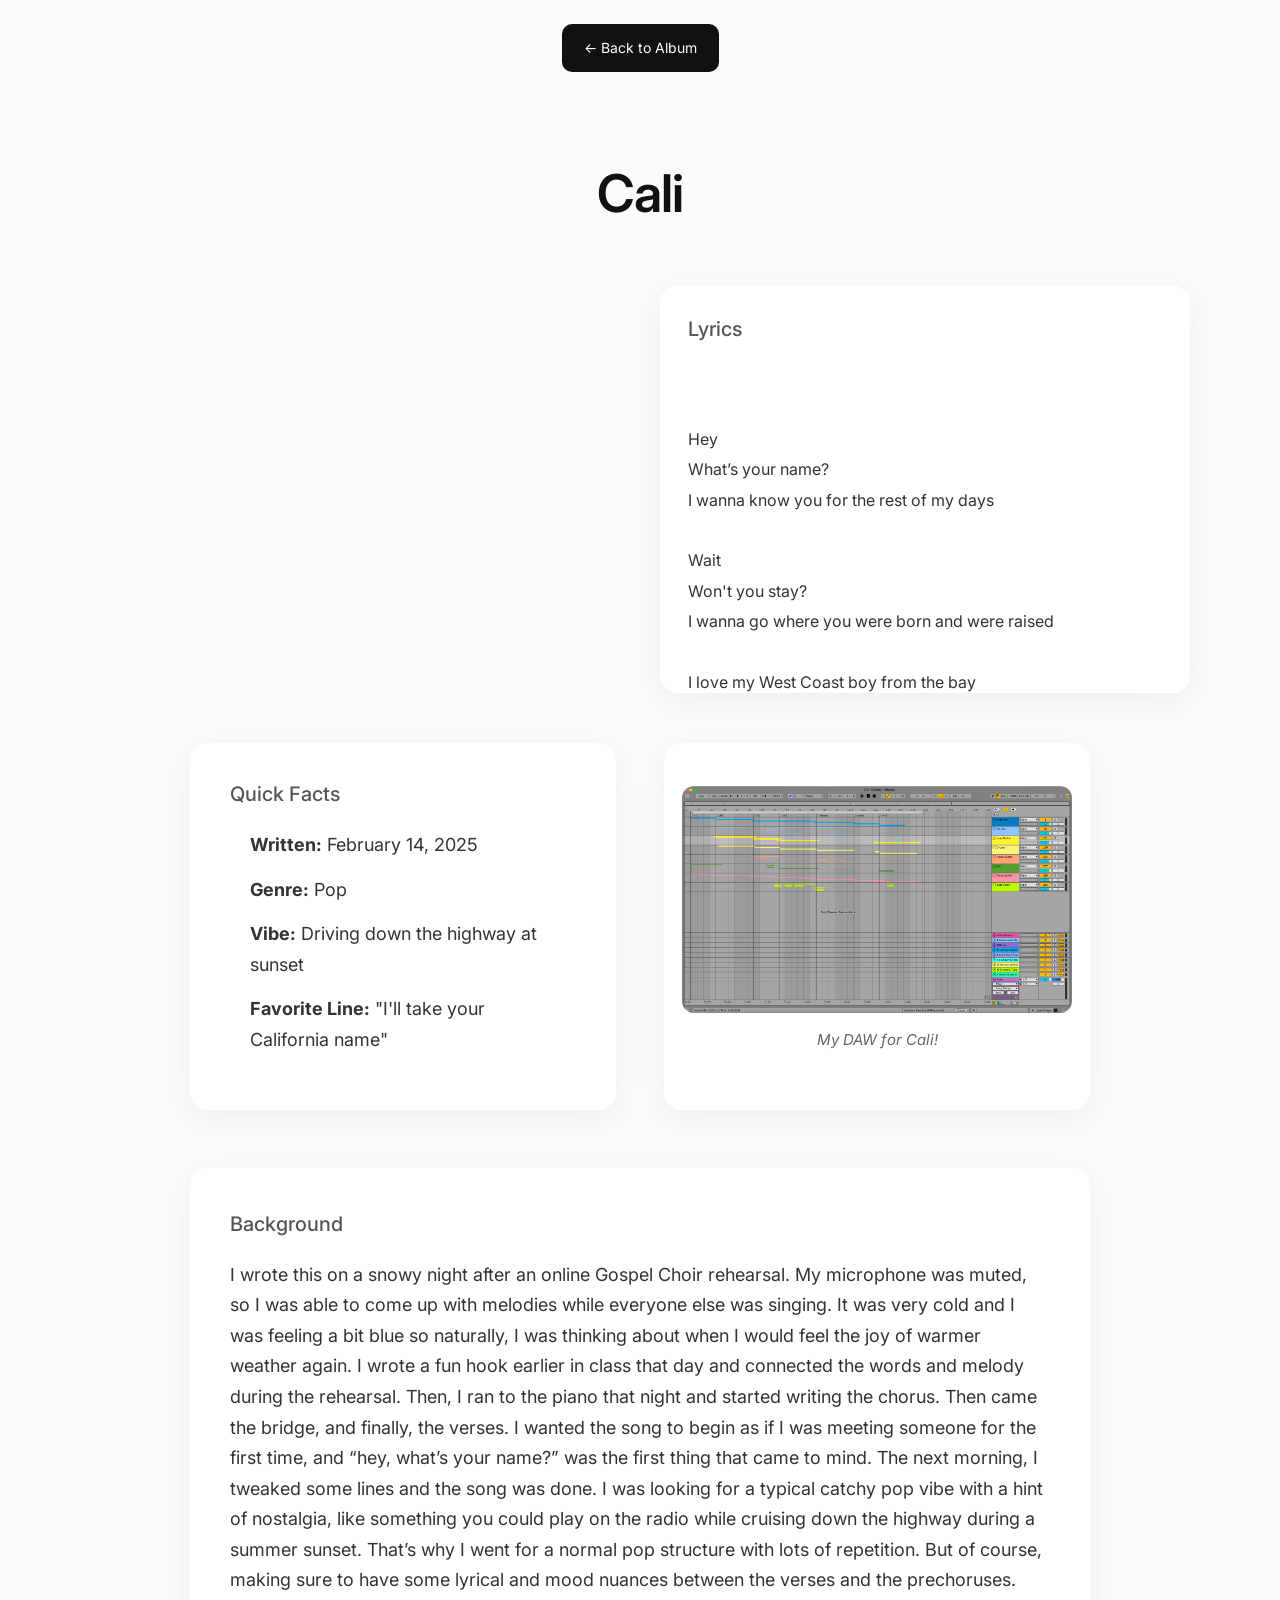
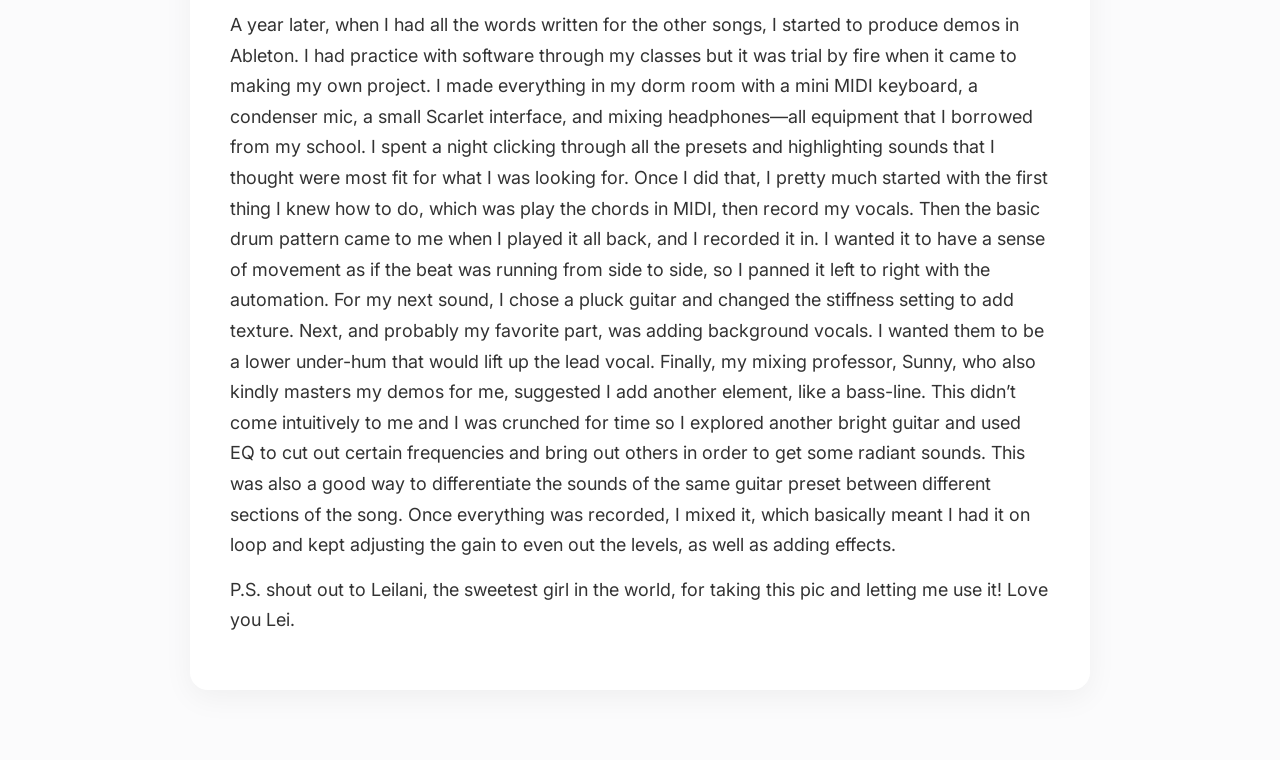
==== commit 90b3b582: "Update cali.html" ====
--- a/cali.html
+++ b/cali.html
@@ -174,7 +174,7 @@
                 A year later, when I had all the words written for the other songs, I started to produce demos in Ableton. I had practice with software through my classes but it was trial by fire when it came to making my own project. I made everything in my dorm room with a mini MIDI keyboard, a condenser mic, a small Scarlet interface, and mixing headphones—all equipment that I borrowed from my school. I spent a night clicking through all the presets and highlighting sounds that I thought were most fit for what I was looking for. Once I did that, I pretty much started with the first thing I knew how to do, which was play the chords in MIDI, then record my vocals. Then the basic drum pattern came to me when I played it all back, and I recorded it in. I wanted it to have a sense of movement as if the beat was running from side to side, so I panned it left to right with the automation. For my next sound, I chose a pluck guitar and changed the stiffness setting to add texture. Next, and probably my favorite part, was adding background vocals. I wanted them to be a lower under-hum that would lift up the lead vocal. Finally, my mixing professor, Sunny, who also kindly masters my demos for me, suggested I add another element, like a bass-line. This didn’t come intuitively to me and I was crunched for time so I explored another bright guitar and used EQ to cut out certain frequencies and bring out others in order to get some radiant sounds. This was also a good way to differentiate the sounds of the same guitar preset between different sections of the song. Once everything was recorded, I mixed it, which basically meant I had it on loop and kept adjusting the gain to even out the levels, as well as adding effects.
             </p>
             <p>
-                P.S. Shout out to Leilani the sweetest girl in the world for taking this pic and letting me use it! Love you Lei.
+                P.S. shout out to Leilani, the sweetest girl in the world, for taking this pic and letting me use it! Love you Lei.
             </p>
 
         </div>
